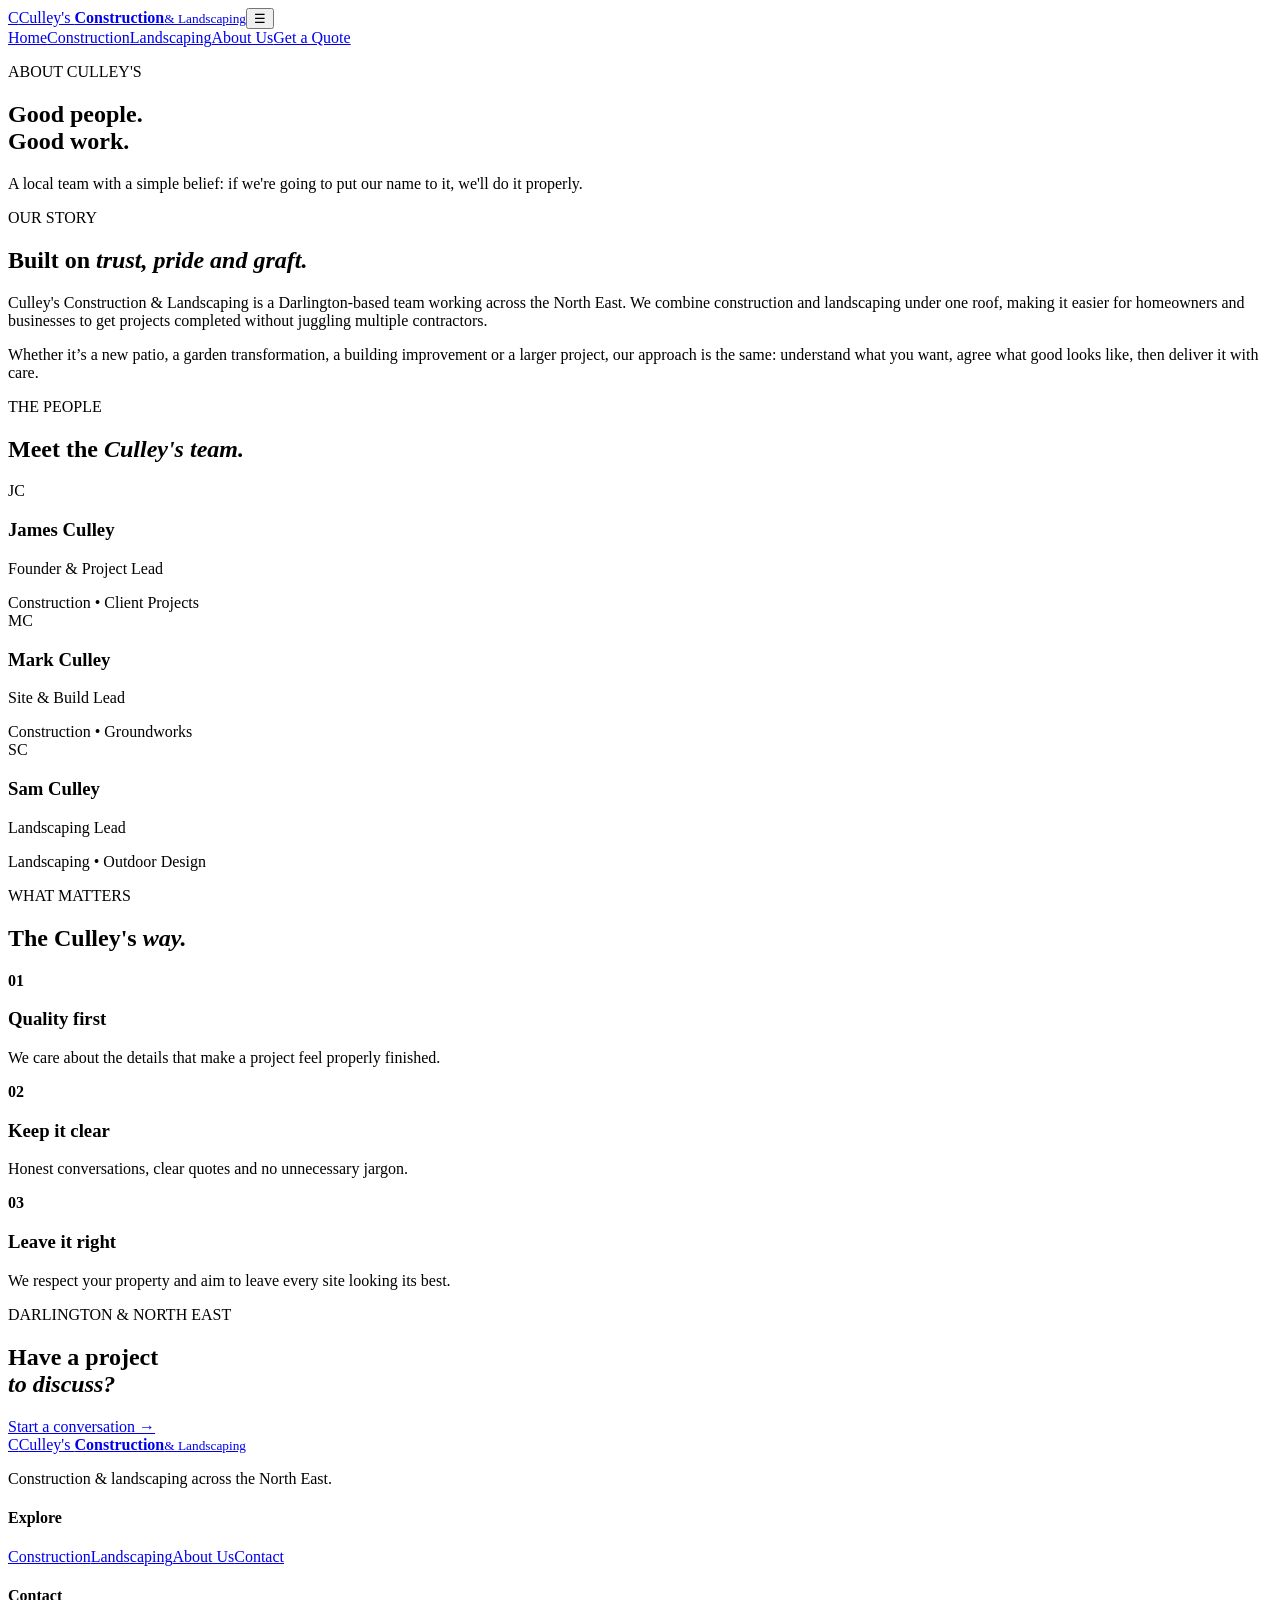
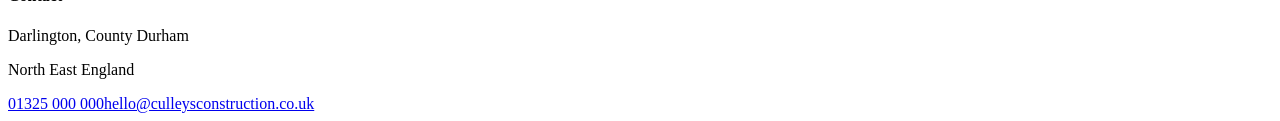
==== about.html @ 74e57752 "Add files via upload" ====
<!DOCTYPE html><html lang="en"><head><meta charset="UTF-8"><meta name="viewport" content="width=device-width,initial-scale=1.0"><title>About Us | Culley's Construction & Landscaping</title><link rel="stylesheet" href="assets/css/style.css"></head>
<body><header class="site-header"><a class="brand" href="index.html"><span class="brand-mark">C</span><span>Culley's <b>Construction</b><small>& Landscaping</small></span></a><button class="nav-toggle">☰</button><nav class="nav"><a href="index.html">Home</a><a href="construction.html">Construction</a><a href="landscaping.html">Landscaping</a><a href="about.html">About Us</a><a href="contact.html" class="nav-cta">Get a Quote</a></nav></header>
<main><section class="page-hero about-hero"><div class="hero-overlay"></div><div class="page-hero-content reveal"><p class="eyebrow">ABOUT CULLEY'S</p><h1>Good people.<br>Good work.</h1><p>A local team with a simple belief: if we're going to put our name to it, we'll do it properly.</p></div></section>
<section class="section about-intro"><div class="section-heading reveal"><p class="eyebrow">OUR STORY</p><h2>Built on <em>trust, pride and graft.</em></h2></div><div class="about-copy reveal"><p>Culley's Construction & Landscaping is a Darlington-based team working across the North East. We combine construction and landscaping under one roof, making it easier for homeowners and businesses to get projects completed without juggling multiple contractors.</p><p>Whether it’s a new patio, a garden transformation, a building improvement or a larger project, our approach is the same: understand what you want, agree what good looks like, then deliver it with care.</p></div></section>
<section class="team section"><div class="section-heading reveal"><p class="eyebrow">THE PEOPLE</p><h2>Meet the <em>Culley's team.</em></h2></div><div class="team-grid">
<article class="team-card reveal"><div class="team-photo team-one">JC</div><h3>James Culley</h3><p>Founder & Project Lead</p><span>Construction • Client Projects</span></article>
<article class="team-card reveal"><div class="team-photo team-two">MC</div><h3>Mark Culley</h3><p>Site & Build Lead</p><span>Construction • Groundworks</span></article>
<article class="team-card reveal"><div class="team-photo team-three">SC</div><h3>Sam Culley</h3><p>Landscaping Lead</p><span>Landscaping • Outdoor Design</span></article>
</div></section>
<section class="values section"><div class="section-heading"><p class="eyebrow">WHAT MATTERS</p><h2>The Culley's <em>way.</em></h2></div><div class="value-grid"><div><b>01</b><h3>Quality first</h3><p>We care about the details that make a project feel properly finished.</p></div><div><b>02</b><h3>Keep it clear</h3><p>Honest conversations, clear quotes and no unnecessary jargon.</p></div><div><b>03</b><h3>Leave it right</h3><p>We respect your property and aim to leave every site looking its best.</p></div></div></section>
<section class="cta-banner"><div><p class="eyebrow">DARLINGTON & NORTH EAST</p><h2>Have a project<br><em>to discuss?</em></h2></div><a class="btn btn-light" href="contact.html">Start a conversation →</a></section></main>
<footer class="footer"><div><a class="brand" href="index.html"><span class="brand-mark">C</span><span>Culley's <b>Construction</b><small>& Landscaping</small></span></a><p>Construction & landscaping across the North East.</p></div><div><h4>Explore</h4><a href="construction.html">Construction</a><a href="landscaping.html">Landscaping</a><a href="about.html">About Us</a><a href="contact.html">Contact</a></div><div><h4>Contact</h4><p>Darlington, County Durham</p><p>North East England</p><a href="tel:01325000000">01325 000 000</a><a href="mailto:hello@culleysconstruction.co.uk">hello@culleysconstruction.co.uk</a></div></footer><script src="assets/js/main.js"></script></body></html>
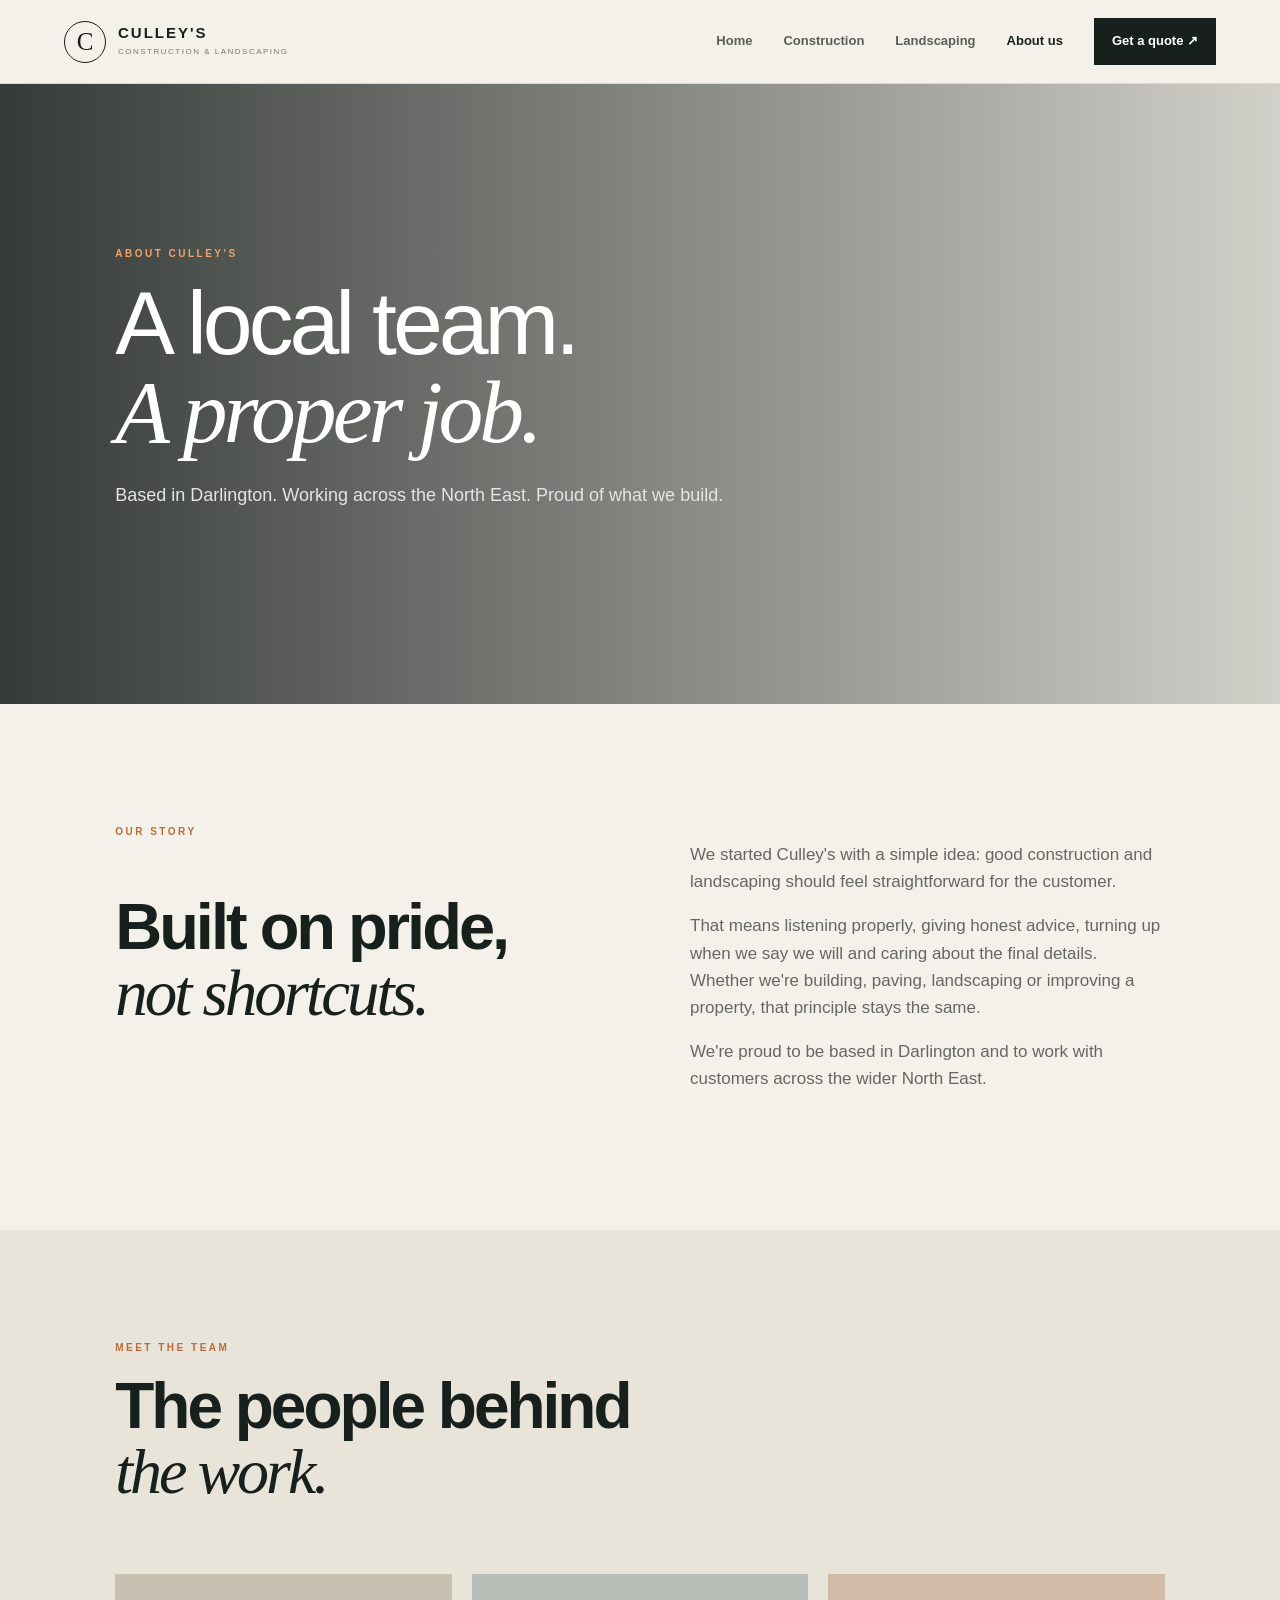
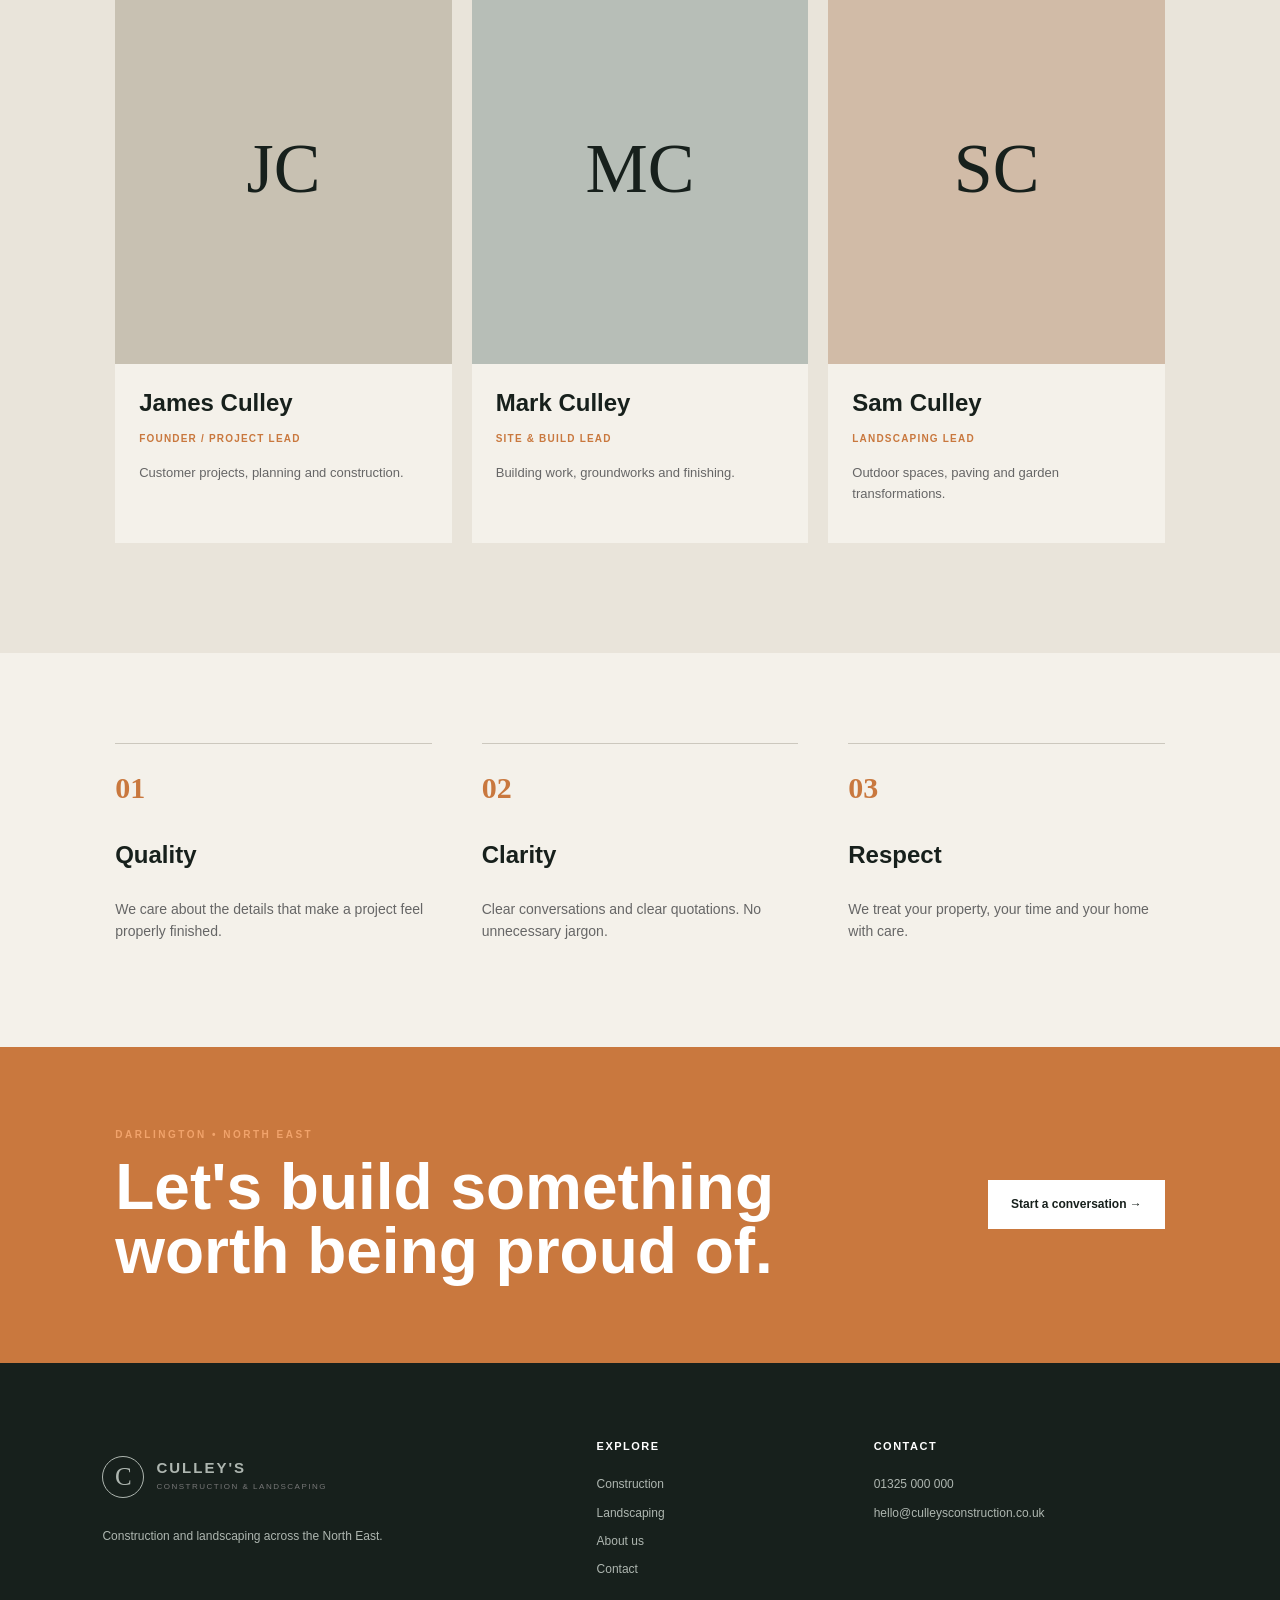
==== commit c58adde6: "Add files via upload" ====
--- a/about.html
+++ b/about.html
@@ -1,12 +1,12 @@
-<!DOCTYPE html><html lang="en"><head><meta charset="UTF-8"><meta name="viewport" content="width=device-width,initial-scale=1.0"><title>About Us | Culley's Construction & Landscaping</title><link rel="stylesheet" href="assets/css/style.css"></head>
-<body><header class="site-header"><a class="brand" href="index.html"><span class="brand-mark">C</span><span>Culley's <b>Construction</b><small>& Landscaping</small></span></a><button class="nav-toggle">☰</button><nav class="nav"><a href="index.html">Home</a><a href="construction.html">Construction</a><a href="landscaping.html">Landscaping</a><a href="about.html">About Us</a><a href="contact.html" class="nav-cta">Get a Quote</a></nav></header>
-<main><section class="page-hero about-hero"><div class="hero-overlay"></div><div class="page-hero-content reveal"><p class="eyebrow">ABOUT CULLEY'S</p><h1>Good people.<br>Good work.</h1><p>A local team with a simple belief: if we're going to put our name to it, we'll do it properly.</p></div></section>
-<section class="section about-intro"><div class="section-heading reveal"><p class="eyebrow">OUR STORY</p><h2>Built on <em>trust, pride and graft.</em></h2></div><div class="about-copy reveal"><p>Culley's Construction & Landscaping is a Darlington-based team working across the North East. We combine construction and landscaping under one roof, making it easier for homeowners and businesses to get projects completed without juggling multiple contractors.</p><p>Whether it’s a new patio, a garden transformation, a building improvement or a larger project, our approach is the same: understand what you want, agree what good looks like, then deliver it with care.</p></div></section>
-<section class="team section"><div class="section-heading reveal"><p class="eyebrow">THE PEOPLE</p><h2>Meet the <em>Culley's team.</em></h2></div><div class="team-grid">
-<article class="team-card reveal"><div class="team-photo team-one">JC</div><h3>James Culley</h3><p>Founder & Project Lead</p><span>Construction • Client Projects</span></article>
-<article class="team-card reveal"><div class="team-photo team-two">MC</div><h3>Mark Culley</h3><p>Site & Build Lead</p><span>Construction • Groundworks</span></article>
-<article class="team-card reveal"><div class="team-photo team-three">SC</div><h3>Sam Culley</h3><p>Landscaping Lead</p><span>Landscaping • Outdoor Design</span></article>
+<!doctype html><html lang="en-GB"><head><meta charset="utf-8"><meta name="viewport" content="width=device-width,initial-scale=1"><title>About Culley's | Construction & Landscaping</title><link rel="stylesheet" href="assets/style.css"></head><body>
+<header class="header"><a class="logo" href="index.html"><span class="logo-icon">C</span><span><strong>CULLEY'S</strong><small>CONSTRUCTION & LANDSCAPING</small></span></a><button class="menu">☰</button><nav><a href="index.html">Home</a><a href="construction.html">Construction</a><a href="landscaping.html">Landscaping</a><a href="about.html" class="active">About us</a><a class="navquote" href="contact.html">Get a quote <b>↗</b></a></nav></header>
+<section class="innerhero abouthero"><div><div class="eyebrow light">ABOUT CULLEY'S</div><h1>A local team.<br><i>A proper job.</i></h1><p>Based in Darlington. Working across the North East. Proud of what we build.</p></div></section>
+<section class="aboutsplit"><div><div class="eyebrow">OUR STORY</div><h2>Built on pride,<br><i>not shortcuts.</i></h2></div><div><p>We started Culley's with a simple idea: good construction and landscaping should feel straightforward for the customer.</p><p>That means listening properly, giving honest advice, turning up when we say we will and caring about the final details. Whether we're building, paving, landscaping or improving a property, that principle stays the same.</p><p>We're proud to be based in Darlington and to work with customers across the wider North East.</p></div></section>
+<section class="teamsection"><div class="pageintro compact"><div class="eyebrow">MEET THE TEAM</div><h2>The people behind<br><i>the work.</i></h2></div><div class="teamgrid">
+<article><div class="person p1">JC</div><h3>James Culley</h3><span>Founder / Project Lead</span><p>Customer projects, planning and construction.</p></article>
+<article><div class="person p2">MC</div><h3>Mark Culley</h3><span>Site & Build Lead</span><p>Building work, groundworks and finishing.</p></article>
+<article><div class="person p3">SC</div><h3>Sam Culley</h3><span>Landscaping Lead</span><p>Outdoor spaces, paving and garden transformations.</p></article>
 </div></section>
-<section class="values section"><div class="section-heading"><p class="eyebrow">WHAT MATTERS</p><h2>The Culley's <em>way.</em></h2></div><div class="value-grid"><div><b>01</b><h3>Quality first</h3><p>We care about the details that make a project feel properly finished.</p></div><div><b>02</b><h3>Keep it clear</h3><p>Honest conversations, clear quotes and no unnecessary jargon.</p></div><div><b>03</b><h3>Leave it right</h3><p>We respect your property and aim to leave every site looking its best.</p></div></div></section>
-<section class="cta-banner"><div><p class="eyebrow">DARLINGTON & NORTH EAST</p><h2>Have a project<br><em>to discuss?</em></h2></div><a class="btn btn-light" href="contact.html">Start a conversation →</a></section></main>
-<footer class="footer"><div><a class="brand" href="index.html"><span class="brand-mark">C</span><span>Culley's <b>Construction</b><small>& Landscaping</small></span></a><p>Construction & landscaping across the North East.</p></div><div><h4>Explore</h4><a href="construction.html">Construction</a><a href="landscaping.html">Landscaping</a><a href="about.html">About Us</a><a href="contact.html">Contact</a></div><div><h4>Contact</h4><p>Darlington, County Durham</p><p>North East England</p><a href="tel:01325000000">01325 000 000</a><a href="mailto:hello@culleysconstruction.co.uk">hello@culleysconstruction.co.uk</a></div></footer><script src="assets/js/main.js"></script></body></html>+<section class="values"><div><b>01</b><h3>Quality</h3><p>We care about the details that make a project feel properly finished.</p></div><div><b>02</b><h3>Clarity</h3><p>Clear conversations and clear quotations. No unnecessary jargon.</p></div><div><b>03</b><h3>Respect</h3><p>We treat your property, your time and your home with care.</p></div></section>
+<section class="cta"><div><div class="eyebrow light">DARLINGTON • NORTH EAST</div><h2>Let's build something<br>worth being proud of.</h2></div><a class="btn white" href="contact.html">Start a conversation →</a></section>
+<footer><div class="footbrand"><a class="logo" href="index.html"><span class="logo-icon">C</span><span><strong>CULLEY'S</strong><small>CONSTRUCTION & LANDSCAPING</small></span></a><p>Construction and landscaping across the North East.</p></div><div><h4>Explore</h4><a href="construction.html">Construction</a><a href="landscaping.html">Landscaping</a><a href="about.html">About us</a><a href="contact.html">Contact</a></div><div><h4>Contact</h4><a href="tel:01325000000">01325 000 000</a><a href="mailto:hello@culleysconstruction.co.uk">hello@culleysconstruction.co.uk</a></div></footer><script src="assets/main.js"></script></body></html>
--- a/assets/style.css
+++ b/assets/style.css
@@ -0,0 +1 @@
+*{box-sizing:border-box}html{scroll-behaviour:smooth}body{margin:0;background:#f4f1ea;color:#17201c;font-family:'DM Sans',Arial,sans-serif;line-height:1.6}a{text-decoration:none;color:inherit}button{font:inherit}.topbar{height:36px;background:#17201c;color:#d8ddd8;display:flex;justify-content:space-between;padding:0 5vw;align-items:center;font-size:10px;letter-spacing:1px;text-transform:uppercase}.toplinks{display:flex;gap:24px}.toplinks a{color:#fff}.header{height:84px;padding:0 5vw;display:flex;align-items:center;justify-content:space-between;background:#f4f1ea;border-bottom:1px solid #ddd9d0;position:relative;z-index:20}.logo{display:flex;align-items:center;gap:12px}.logo-icon{width:42px;height:42px;border:1.5px solid currentColor;border-radius:50%;display:grid;place-items:center;font-family:'Playfair Display',serif;font-size:25px}.logo strong{display:block;font-size:15px;letter-spacing:2px;line-height:1}.logo small{display:block;font-size:8px;letter-spacing:1.5px;color:#777;margin-top:6px}.header nav{display:flex;align-items:center;gap:31px;font-size:13px;font-weight:600}.header nav a{padding:10px 0;opacity:.7}.header nav a:hover,.header nav a.active{opacity:1}.navquote{background:#17201c!important;color:#fff!important;padding:13px 18px!important;opacity:1!important}.menu{display:none;border:0;background:none;font-size:26px}.hero{height:calc(100vh - 120px);min-height:650px;position:relative;display:flex;align-items:center;color:#fff;overflow:hidden}.hero-bg,.hero-shade{position:absolute;inset:0}.hero-bg{background-image:url('https://images.unsplash.com/photo-1503387762-592deb58ef4e?auto=format&fit=crop&w=2200&q=90');background-size:cover;background-position:center;animation:zoom 16s ease-out both}.hero-shade{background:linear-gradient(90deg,rgba(11,18,15,.86),rgba(11,18,15,.32) 65%,rgba(11,18,15,.12))}.hero-content{position:relative;width:min(850px,88%);margin-left:9vw}.eyebrow{font-size:10px;font-weight:700;letter-spacing:2.5px;color:#b86c38;margin-bottom:18px}.eyebrow.light{color:#f1a36b}.hero h1,.innerhero h1,.contactpage h1{font-size:clamp(54px,7vw,100px);line-height:.98;letter-spacing:-4px;margin:0 0 25px;font-weight:500}.hero h1 i,.innerhero h1 i,.contactpage h1 i,h2 i,h3 i{font-family:'Playfair Display',serif;font-weight:500}.hero p{font-size:18px;max-width:650px;color:#e4e6e3}.buttons{display:flex;align-items:center;gap:25px;margin-top:35px}.btn{display:inline-flex;justify-content:center;align-items:center;gap:16px;padding:15px 23px;border:0;font-weight:700;font-size:12px;cursor:pointer}.btn.orange{background:#c9783e;color:#fff}.btn.dark{background:#17201c;color:#fff}.btn.white{background:#fff;color:#17201c}.textbtn{font-size:12px;font-weight:700;color:#fff;border-bottom:1px solid rgba(255,255,255,.4);padding-bottom:5px}.hero-note{position:absolute;right:6vw;bottom:7vh;display:flex;align-items:center;gap:15px;text-transform:uppercase;font-size:9px;letter-spacing:1.4px}.hero-note strong{font-family:'Playfair Display',serif;font-size:42px;font-weight:500}.intro{padding:125px 9vw 90px;display:grid;grid-template-columns:1fr 1.5fr;gap:30px}.intro .eyebrow{grid-column:1/-1}.intro h2{font-size:clamp(42px,5vw,70px);line-height:1.02;letter-spacing:-3px;margin:0}.intro .lead{font-size:19px;color:#666;max-width:600px;align-self:end;margin:0 0 7px}.services{display:grid;grid-template-columns:1fr 1fr;gap:2px;background:#d6d2c9}.bigcard{min-height:670px;position:relative;color:#fff;overflow:hidden}.bigcard .cardphoto{position:absolute;inset:0;background-size:cover;background-position:center;transition:transform .7s}.bigcard:hover .cardphoto{transform:scale(1.05)}.construction .cardphoto{background-image:url('https://images.unsplash.com/photo-1541888946425-d81bb19240f5?auto=format&fit=crop&w=1600&q=90')}.landscape .cardphoto{background-image:url('https://images.unsplash.com/photo-1558904541-efa843a96f01?auto=format&fit=crop&w=1600&q=90')}.bigcard:after{content:'';position:absolute;inset:0;background:linear-gradient(180deg,rgba(12,17,14,.1),rgba(12,17,14,.86))}.cardcontent{position:absolute;z-index:2;left:55px;right:55px;bottom:52px}.cardcontent>span{font-size:10px;letter-spacing:2px;font-weight:700;color:#f1a36b}.cardcontent h3{font-size:52px;line-height:1.02;letter-spacing:-2px;margin:18px 0}.cardcontent p{color:#d9dcd9;max-width:460px}.cardcontent>b{font-size:12px;display:inline-block;margin-top:25px}.cardcontent em{font-style:normal;color:#f1a36b;margin-left:12px}.why{display:grid;grid-template-columns:1.05fr .95fr;min-height:700px}.whyimage{background:url('https://images.unsplash.com/photo-1600585154340-be6161a56a0c?auto=format&fit=crop&w=1700&q=90') center/cover}.whycopy{padding:9vw;display:flex;justify-content:center;flex-direction:column;background:#e9e4da}.whycopy h2{font-size:clamp(43px,5vw,70px);line-height:1.02;letter-spacing:-3px}.whycopy>p{color:#666;max-width:560px}.checks{display:grid;grid-template-columns:1fr 1fr;gap:14px;margin:22px 0 30px;font-size:12px;font-weight:700}.numbers{display:grid;grid-template-columns:repeat(4,1fr);background:#17201c;color:#fff;padding:60px 7vw}.numbers div{padding:0 28px;border-left:1px solid #46504b}.numbers strong{font-family:'Playfair Display',serif;font-size:48px;font-weight:500;display:block}.numbers span{font-size:10px;text-transform:uppercase;letter-spacing:1.5px;color:#b9bfba}.testimonial{padding:120px 12vw;text-align:center;background:#f4f1ea}.quote-mark{font-family:'Playfair Display',serif;font-size:90px;color:#c9783e;line-height:.7}.testimonial blockquote{font-family:'Playfair Display',serif;font-size:clamp(30px,4vw,55px);line-height:1.15;max-width:1000px;margin:35px auto}.testimonial blockquote i{color:#c9783e}.testimonial span{font-size:9px;letter-spacing:2px;color:#777;font-weight:700}.cta{padding:80px 9vw;background:#c9783e;color:#fff;display:flex;justify-content:space-between;align-items:center}.cta h2{font-size:clamp(40px,5vw,65px);margin:0;line-height:1}.cta .eyebrow{margin-bottom:12px}.cta .btn{margin-left:40px}footer{background:#17201c;color:#fff;padding:75px 8vw;display:grid;grid-template-columns:2fr 1fr 1.4fr;gap:60px}footer .logo{margin-bottom:20px}footer p,footer a,footer span{display:block;color:#aeb6b0;font-size:12px;margin:9px 0}footer h4{font-size:11px;text-transform:uppercase;letter-spacing:1.5px;color:#fff;margin:0 0 20px}.innerhero{min-height:620px;background:linear-gradient(90deg,rgba(11,18,15,.82),rgba(11,18,15,.15)),var(--hero) center/cover;display:flex;align-items:center;color:#fff;padding:0 9vw}.innerhero>div{max-width:900px}.innerhero p{font-size:18px;color:#e4e6e3;max-width:650px;margin-bottom:32px}.pageintro{padding:120px 9vw 60px;max-width:1000px}.pageintro h2{font-size:clamp(45px,5vw,70px);line-height:1.02;letter-spacing:-3px;margin:0 0 20px}.pageintro>p{color:#666;max-width:600px;font-size:17px}.serviceitems{margin:0 9vw 120px;border-top:1px solid #ccc8be;display:grid;grid-template-columns:1fr 1fr}.serviceitems article{min-height:210px;padding:38px 35px;display:grid;grid-template-columns:60px 1fr;gap:20px;border-bottom:1px solid #ccc8be}.serviceitems article:nth-child(odd){border-right:1px solid #ccc8be}.serviceitems article>span{font-family:'Playfair Display',serif;color:#c9783e;font-size:28px}.serviceitems h3{font-size:24px;margin:0 0 8px}.serviceitems p{color:#666;margin:0}.process{background:#e9e4da;padding:110px 9vw;display:grid;grid-template-columns:.7fr 1.3fr;gap:80px}.process h2{font-size:58px;line-height:1.02;letter-spacing:-3px}.steps{display:grid;grid-template-columns:repeat(3,1fr);gap:28px}.steps article{border-top:1px solid #bcb7ad;padding-top:22px}.steps b,.values b{font-family:'Playfair Display',serif;color:#c9783e;font-size:30px}.steps h3{font-size:20px;margin:16px 0 8px}.steps p{font-size:13px;color:#666}.abouthero{background-image:linear-gradient(90deg,rgba(11,18,15,.82),rgba(11,18,15,.15)),url('https://images.unsplash.com/photo-1504917595217-d4dc5ebe6122?auto=format&fit=crop&w=2000&q=90')}.aboutsplit{display:grid;grid-template-columns:1fr 1fr;gap:100px;padding:120px 9vw}.aboutsplit h2{font-size:65px;line-height:1.02;letter-spacing:-3px}.aboutsplit p{color:#666;font-size:17px}.teamsection{background:#e9e4da;padding:110px 9vw}.pageintro.compact{padding:0 0 50px}.teamgrid{display:grid;grid-template-columns:repeat(3,1fr);gap:20px}.teamgrid article{background:#f4f1ea;padding-bottom:25px}.person{height:390px;display:grid;place-items:center;font-family:'Playfair Display',serif;font-size:70px;color:#17201c}.p1{background:#c8c1b2}.p2{background:#b7beb7}.p3{background:#d1bba7}.teamgrid h3,.teamgrid span,.teamgrid p{margin-left:24px;margin-right:24px}.teamgrid h3{font-size:24px;margin-top:20px;margin-bottom:2px}.teamgrid span{font-size:10px;text-transform:uppercase;letter-spacing:1.2px;color:#c9783e;font-weight:700}.teamgrid p{font-size:13px;color:#666}.values{padding:90px 9vw;display:grid;grid-template-columns:repeat(3,1fr);gap:50px}.values div{border-top:1px solid #ccc8be;padding-top:20px}.values h3{font-size:24px}.values p{color:#666;font-size:14px}.contactpage{display:grid;grid-template-columns:1fr 1fr;min-height:calc(100vh - 84px);background:#17201c;color:#fff}.contactcopy{padding:9vw;display:flex;justify-content:center;flex-direction:column}.contactcopy h1{font-size:clamp(52px,6vw,82px)}.contactcopy>p{color:#bac0bc;max-width:560px;font-size:16px}.contactlinks{display:flex;flex-direction:column;gap:9px;margin-top:30px;font-size:13px;font-weight:700}.contactlinks a{color:#fff}.contactlinks span{color:#8f9993}.formbox{background:#f4f1ea;color:#17201c;padding:8vw;display:flex;align-items:center}.formbox form{width:100%}.formrow{display:grid;grid-template-columns:1fr 1fr;gap:18px}.formbox label{display:block;font-size:9px;font-weight:800;letter-spacing:1.5px;margin-bottom:17px}.formbox input,.formbox select,.formbox textarea,.adminmain input{display:block;width:100%;border:1px solid #cbc7bd;background:#fff;padding:14px;margin-top:7px;font:inherit;color:#17201c}.formbox textarea{resize:vertical}.full{width:100%}.success,.error{margin-top:15px;font-size:12px;font-weight:700}.success{color:#3e7254}.error{color:#a33}.admin{background:#f4f1ea}.adminhead{height:80px;background:#17201c;color:#fff;display:flex;justify-content:space-between;align-items:center;padding:0 6vw}.adminmain{padding:80px 8vw}.adminmain h1{font-size:70px;line-height:1}.adminmain form{max-width:480px;margin-top:30px}.adminmain input{margin-bottom:12px}.hidden{display:none}.dashhead{display:flex;justify-content:space-between;align-items:end;margin-bottom:35px}.dashhead h1{font-size:55px;margin:0}.count{background:#e9e4da;padding:17px 25px}.count b{font-family:'Playfair Display',serif;font-size:36px}.count span{font-size:10px;text-transform:uppercase;letter-spacing:1px;margin-left:8px}.enquiry{background:#fff;border:1px solid #ddd9d0;padding:25px;margin-bottom:13px}.enqtop{display:flex;justify-content:space-between}.enqtop h3{margin:0;font-size:21px}.enqtop small{color:#777}.enqtop button{border:0;background:none;color:#a33;cursor:pointer;font-weight:700}.enqmeta{font-size:10px;text-transform:uppercase;letter-spacing:1px;color:#c9783e;margin:12px 0}.enquiry p{border-top:1px solid #eee;padding-top:15px;color:#555}@keyframes zoom{from{transform:scale(1)}to{transform:scale(1.06)}}section,.bigcard article{opacity:0;transform:translateY(20px);transition:opacity .7s,transform .7s}section.show,.bigcard.show,article.show{opacity:1;transform:none}@media(max-width:850px){.topbar{display:none}.header{height:72px}.menu{display:block}.header nav{display:none;position:absolute;top:72px;left:0;right:0;background:#f4f1ea;padding:18px 6vw;flex-direction:column;align-items:stretch;gap:4px;border-bottom:1px solid #ddd}.header nav.open{display:flex}.header nav a{padding:12px}.hero{min-height:680px}.hero-content{margin-left:7vw}.hero-note{display:none}.intro,.services,.why,.numbers,.process,.aboutsplit,.teamgrid,.values,.contactpage,.serviceitems,footer{grid-template-columns:1fr}.intro{padding:90px 7vw}.intro .eyebrow{grid-column:auto}.services{gap:0}.bigcard{min-height:580px}.cardcontent{left:35px;right:35px;bottom:35px}.cardcontent h3{font-size:45px}.whyimage{min-height:430px}.whycopy{padding:75px 7vw}.numbers{padding:45px 7vw;gap:30px}.numbers div{border-left:0;padding:0}.testimonial{padding:80px 7vw}.cta{padding:60px 7vw;display:block}.cta .btn{margin:25px 0 0}.innerhero{min-height:620px;padding:0 7vw}.pageintro{padding:85px 7vw 45px}.serviceitems{margin:0 7vw 80px}.serviceitems article:nth-child(odd){border-right:0}.process{padding:80px 7vw;gap:40px}.steps{grid-template-columns:1fr}.aboutsplit{padding:80px 7vw;gap:25px}.teamsection{padding:80px 7vw}.values{padding:70px 7vw}.contactpage{min-height:auto}.contactcopy,.formbox{padding:75px 7vw}.formrow{grid-template-columns:1fr}.footer{padding:60px 7vw}.adminmain{padding:60px 7vw}.dashhead{align-items:start}.dashhead h1{font-size:45px}.logo small{font-size:7px}}
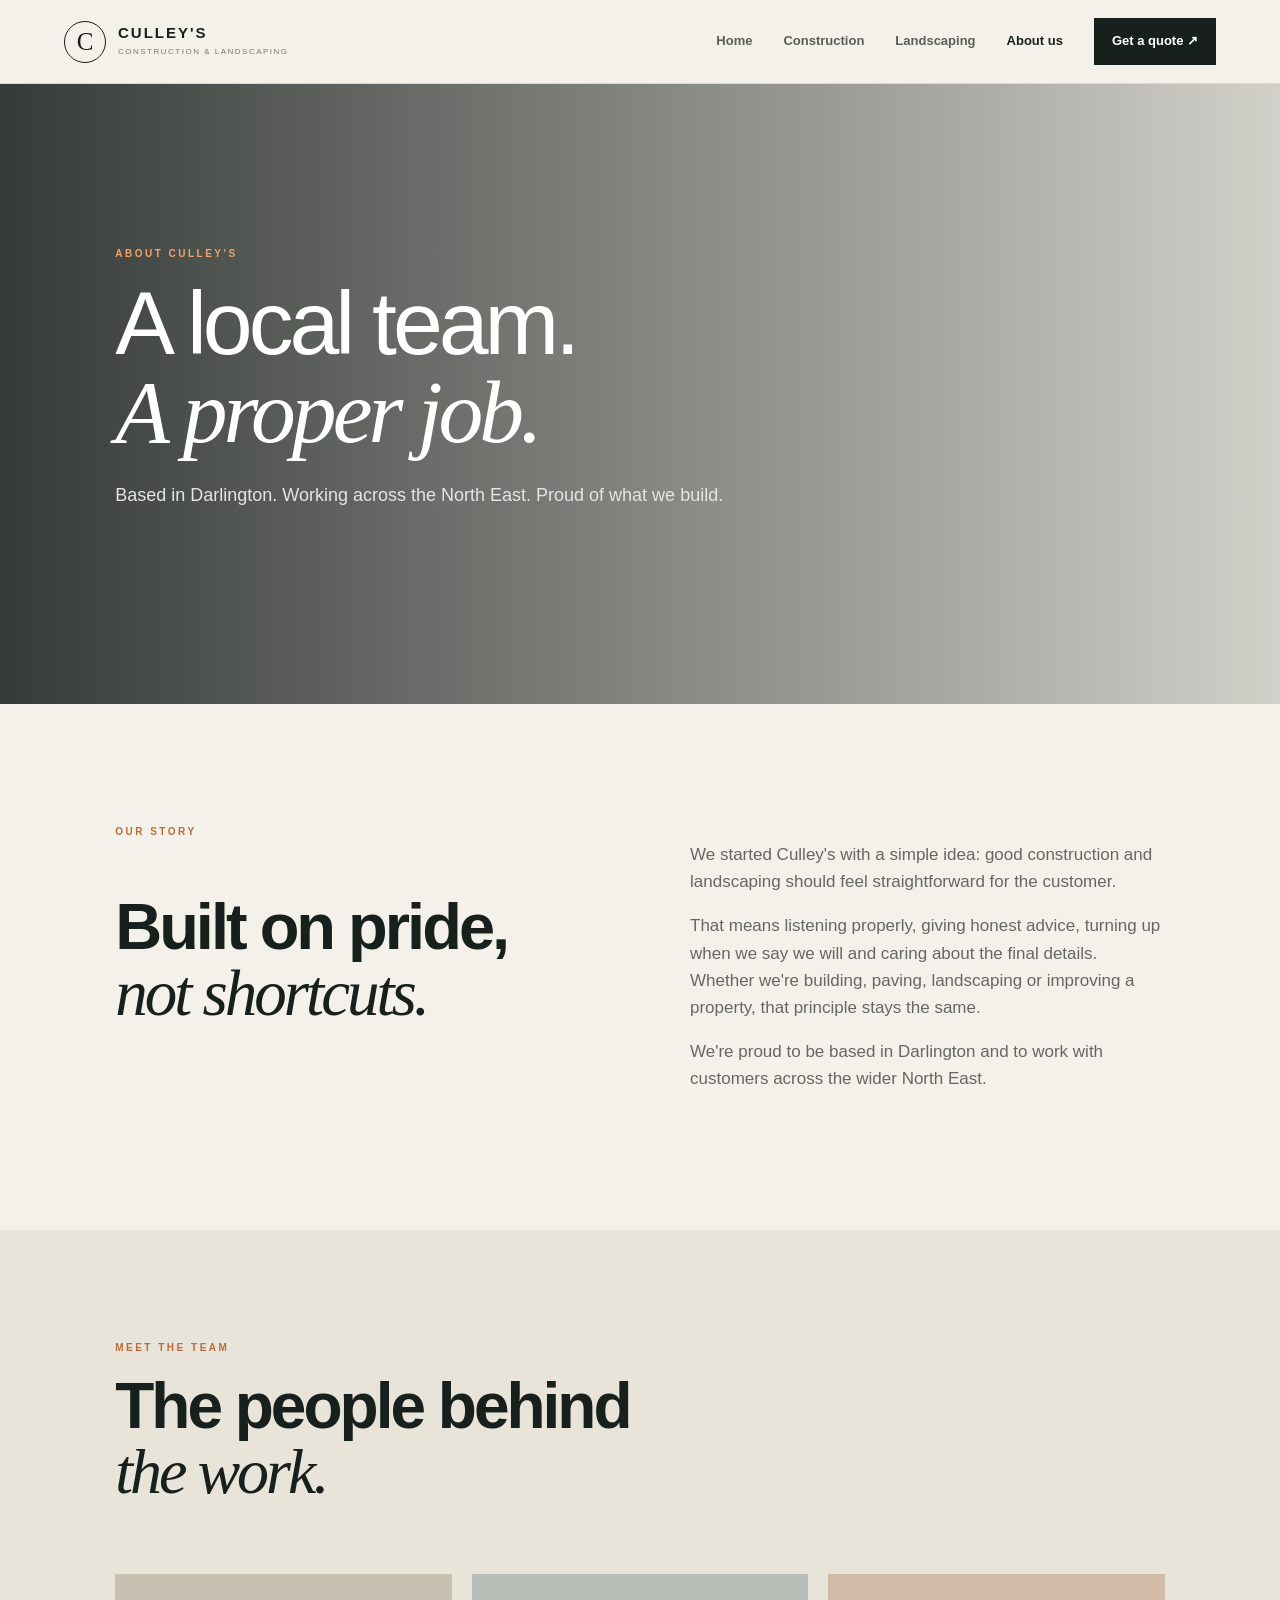
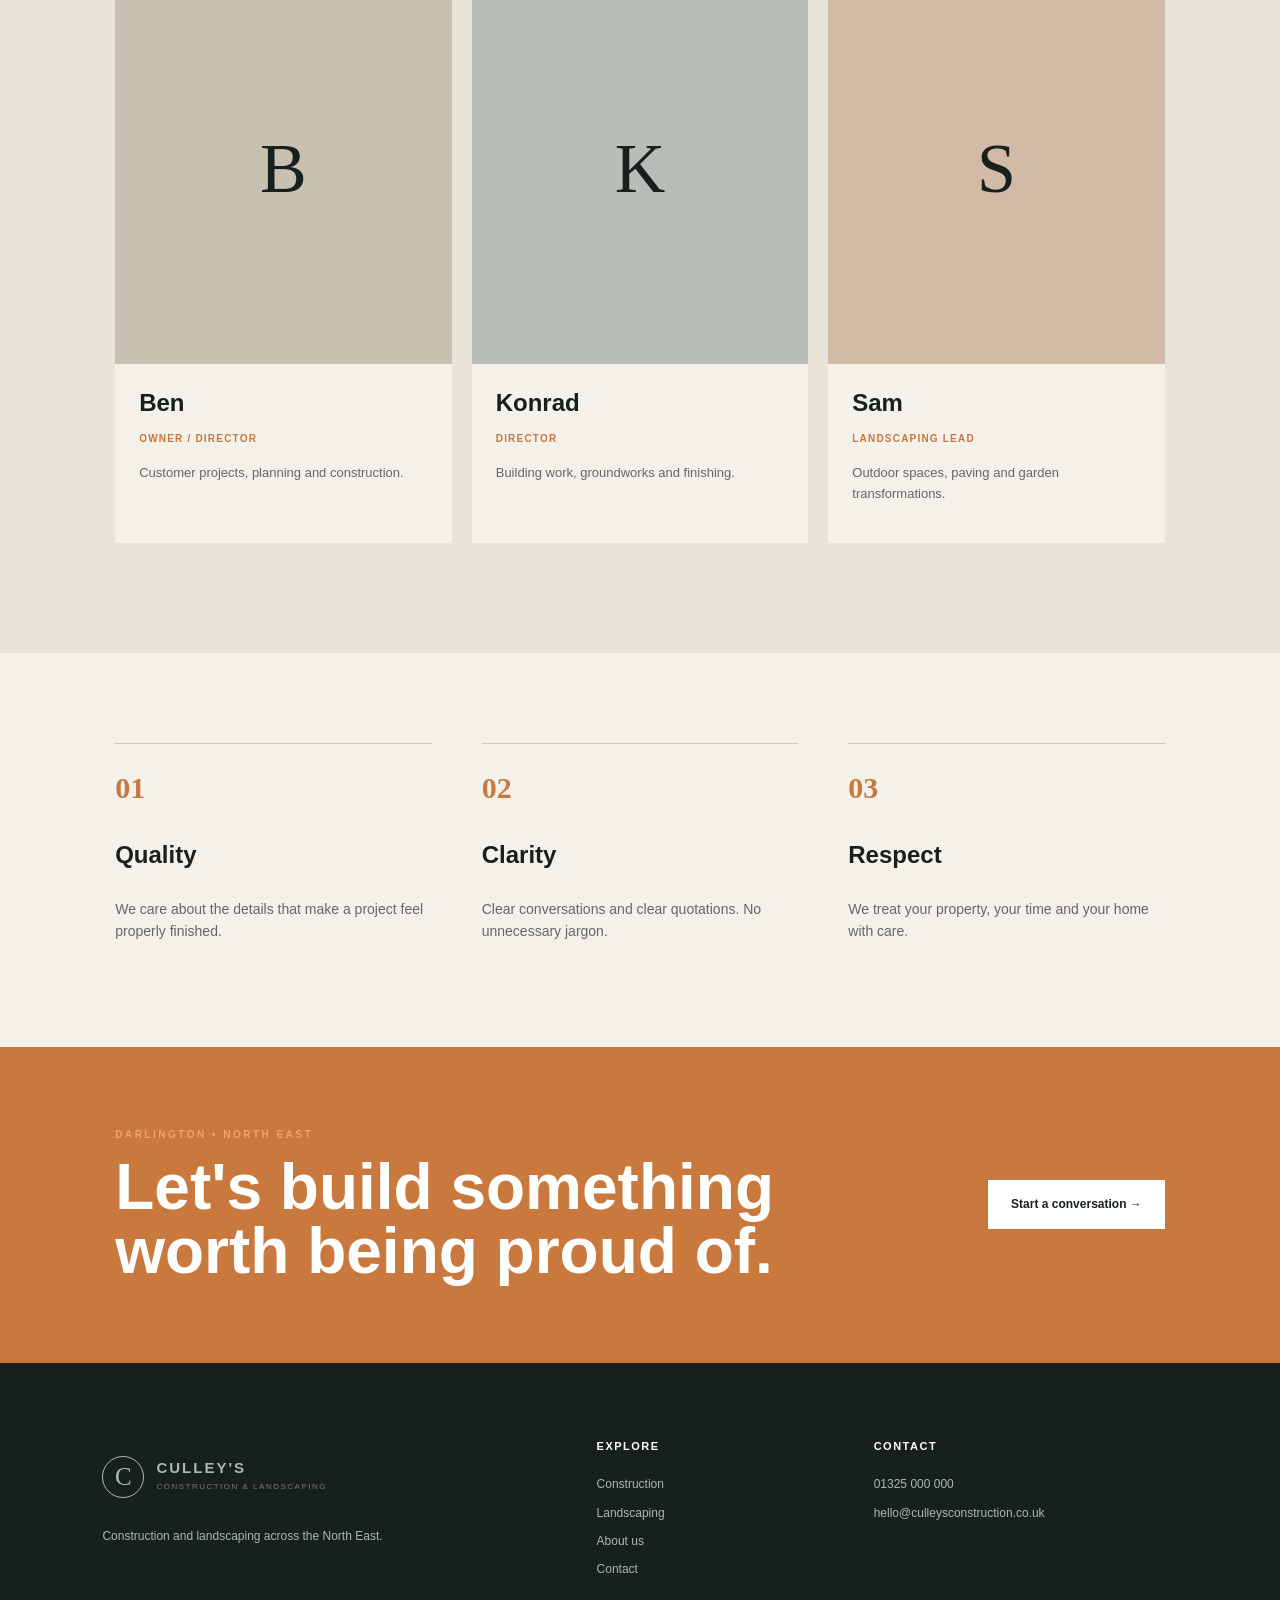
==== commit 7fc729dd: "Add files via upload" ====
--- a/about.html
+++ b/about.html
@@ -3,9 +3,9 @@
 <section class="innerhero abouthero"><div><div class="eyebrow light">ABOUT CULLEY'S</div><h1>A local team.<br><i>A proper job.</i></h1><p>Based in Darlington. Working across the North East. Proud of what we build.</p></div></section>
 <section class="aboutsplit"><div><div class="eyebrow">OUR STORY</div><h2>Built on pride,<br><i>not shortcuts.</i></h2></div><div><p>We started Culley's with a simple idea: good construction and landscaping should feel straightforward for the customer.</p><p>That means listening properly, giving honest advice, turning up when we say we will and caring about the final details. Whether we're building, paving, landscaping or improving a property, that principle stays the same.</p><p>We're proud to be based in Darlington and to work with customers across the wider North East.</p></div></section>
 <section class="teamsection"><div class="pageintro compact"><div class="eyebrow">MEET THE TEAM</div><h2>The people behind<br><i>the work.</i></h2></div><div class="teamgrid">
-<article><div class="person p1">JC</div><h3>James Culley</h3><span>Founder / Project Lead</span><p>Customer projects, planning and construction.</p></article>
-<article><div class="person p2">MC</div><h3>Mark Culley</h3><span>Site & Build Lead</span><p>Building work, groundworks and finishing.</p></article>
-<article><div class="person p3">SC</div><h3>Sam Culley</h3><span>Landscaping Lead</span><p>Outdoor spaces, paving and garden transformations.</p></article>
+<article><div class="person p1">B</div><h3>Ben</h3><span>Owner / Director</span><p>Customer projects, planning and construction.</p></article>
+<article><div class="person p2">K</div><h3>Konrad</h3><span>Director</span><p>Building work, groundworks and finishing.</p></article>
+<article><div class="person p3">S</div><h3>Sam</h3><span>Landscaping Lead</span><p>Outdoor spaces, paving and garden transformations.</p></article>
 </div></section>
 <section class="values"><div><b>01</b><h3>Quality</h3><p>We care about the details that make a project feel properly finished.</p></div><div><b>02</b><h3>Clarity</h3><p>Clear conversations and clear quotations. No unnecessary jargon.</p></div><div><b>03</b><h3>Respect</h3><p>We treat your property, your time and your home with care.</p></div></section>
 <section class="cta"><div><div class="eyebrow light">DARLINGTON • NORTH EAST</div><h2>Let's build something<br>worth being proud of.</h2></div><a class="btn white" href="contact.html">Start a conversation →</a></section>
--- a/assets/style.css
+++ b/assets/style.css
@@ -1 +1,2 @@
-*{box-sizing:border-box}html{scroll-behaviour:smooth}body{margin:0;background:#f4f1ea;color:#17201c;font-family:'DM Sans',Arial,sans-serif;line-height:1.6}a{text-decoration:none;color:inherit}button{font:inherit}.topbar{height:36px;background:#17201c;color:#d8ddd8;display:flex;justify-content:space-between;padding:0 5vw;align-items:center;font-size:10px;letter-spacing:1px;text-transform:uppercase}.toplinks{display:flex;gap:24px}.toplinks a{color:#fff}.header{height:84px;padding:0 5vw;display:flex;align-items:center;justify-content:space-between;background:#f4f1ea;border-bottom:1px solid #ddd9d0;position:relative;z-index:20}.logo{display:flex;align-items:center;gap:12px}.logo-icon{width:42px;height:42px;border:1.5px solid currentColor;border-radius:50%;display:grid;place-items:center;font-family:'Playfair Display',serif;font-size:25px}.logo strong{display:block;font-size:15px;letter-spacing:2px;line-height:1}.logo small{display:block;font-size:8px;letter-spacing:1.5px;color:#777;margin-top:6px}.header nav{display:flex;align-items:center;gap:31px;font-size:13px;font-weight:600}.header nav a{padding:10px 0;opacity:.7}.header nav a:hover,.header nav a.active{opacity:1}.navquote{background:#17201c!important;color:#fff!important;padding:13px 18px!important;opacity:1!important}.menu{display:none;border:0;background:none;font-size:26px}.hero{height:calc(100vh - 120px);min-height:650px;position:relative;display:flex;align-items:center;color:#fff;overflow:hidden}.hero-bg,.hero-shade{position:absolute;inset:0}.hero-bg{background-image:url('https://images.unsplash.com/photo-1503387762-592deb58ef4e?auto=format&fit=crop&w=2200&q=90');background-size:cover;background-position:center;animation:zoom 16s ease-out both}.hero-shade{background:linear-gradient(90deg,rgba(11,18,15,.86),rgba(11,18,15,.32) 65%,rgba(11,18,15,.12))}.hero-content{position:relative;width:min(850px,88%);margin-left:9vw}.eyebrow{font-size:10px;font-weight:700;letter-spacing:2.5px;color:#b86c38;margin-bottom:18px}.eyebrow.light{color:#f1a36b}.hero h1,.innerhero h1,.contactpage h1{font-size:clamp(54px,7vw,100px);line-height:.98;letter-spacing:-4px;margin:0 0 25px;font-weight:500}.hero h1 i,.innerhero h1 i,.contactpage h1 i,h2 i,h3 i{font-family:'Playfair Display',serif;font-weight:500}.hero p{font-size:18px;max-width:650px;color:#e4e6e3}.buttons{display:flex;align-items:center;gap:25px;margin-top:35px}.btn{display:inline-flex;justify-content:center;align-items:center;gap:16px;padding:15px 23px;border:0;font-weight:700;font-size:12px;cursor:pointer}.btn.orange{background:#c9783e;color:#fff}.btn.dark{background:#17201c;color:#fff}.btn.white{background:#fff;color:#17201c}.textbtn{font-size:12px;font-weight:700;color:#fff;border-bottom:1px solid rgba(255,255,255,.4);padding-bottom:5px}.hero-note{position:absolute;right:6vw;bottom:7vh;display:flex;align-items:center;gap:15px;text-transform:uppercase;font-size:9px;letter-spacing:1.4px}.hero-note strong{font-family:'Playfair Display',serif;font-size:42px;font-weight:500}.intro{padding:125px 9vw 90px;display:grid;grid-template-columns:1fr 1.5fr;gap:30px}.intro .eyebrow{grid-column:1/-1}.intro h2{font-size:clamp(42px,5vw,70px);line-height:1.02;letter-spacing:-3px;margin:0}.intro .lead{font-size:19px;color:#666;max-width:600px;align-self:end;margin:0 0 7px}.services{display:grid;grid-template-columns:1fr 1fr;gap:2px;background:#d6d2c9}.bigcard{min-height:670px;position:relative;color:#fff;overflow:hidden}.bigcard .cardphoto{position:absolute;inset:0;background-size:cover;background-position:center;transition:transform .7s}.bigcard:hover .cardphoto{transform:scale(1.05)}.construction .cardphoto{background-image:url('https://images.unsplash.com/photo-1541888946425-d81bb19240f5?auto=format&fit=crop&w=1600&q=90')}.landscape .cardphoto{background-image:url('https://images.unsplash.com/photo-1558904541-efa843a96f01?auto=format&fit=crop&w=1600&q=90')}.bigcard:after{content:'';position:absolute;inset:0;background:linear-gradient(180deg,rgba(12,17,14,.1),rgba(12,17,14,.86))}.cardcontent{position:absolute;z-index:2;left:55px;right:55px;bottom:52px}.cardcontent>span{font-size:10px;letter-spacing:2px;font-weight:700;color:#f1a36b}.cardcontent h3{font-size:52px;line-height:1.02;letter-spacing:-2px;margin:18px 0}.cardcontent p{color:#d9dcd9;max-width:460px}.cardcontent>b{font-size:12px;display:inline-block;margin-top:25px}.cardcontent em{font-style:normal;color:#f1a36b;margin-left:12px}.why{display:grid;grid-template-columns:1.05fr .95fr;min-height:700px}.whyimage{background:url('https://images.unsplash.com/photo-1600585154340-be6161a56a0c?auto=format&fit=crop&w=1700&q=90') center/cover}.whycopy{padding:9vw;display:flex;justify-content:center;flex-direction:column;background:#e9e4da}.whycopy h2{font-size:clamp(43px,5vw,70px);line-height:1.02;letter-spacing:-3px}.whycopy>p{color:#666;max-width:560px}.checks{display:grid;grid-template-columns:1fr 1fr;gap:14px;margin:22px 0 30px;font-size:12px;font-weight:700}.numbers{display:grid;grid-template-columns:repeat(4,1fr);background:#17201c;color:#fff;padding:60px 7vw}.numbers div{padding:0 28px;border-left:1px solid #46504b}.numbers strong{font-family:'Playfair Display',serif;font-size:48px;font-weight:500;display:block}.numbers span{font-size:10px;text-transform:uppercase;letter-spacing:1.5px;color:#b9bfba}.testimonial{padding:120px 12vw;text-align:center;background:#f4f1ea}.quote-mark{font-family:'Playfair Display',serif;font-size:90px;color:#c9783e;line-height:.7}.testimonial blockquote{font-family:'Playfair Display',serif;font-size:clamp(30px,4vw,55px);line-height:1.15;max-width:1000px;margin:35px auto}.testimonial blockquote i{color:#c9783e}.testimonial span{font-size:9px;letter-spacing:2px;color:#777;font-weight:700}.cta{padding:80px 9vw;background:#c9783e;color:#fff;display:flex;justify-content:space-between;align-items:center}.cta h2{font-size:clamp(40px,5vw,65px);margin:0;line-height:1}.cta .eyebrow{margin-bottom:12px}.cta .btn{margin-left:40px}footer{background:#17201c;color:#fff;padding:75px 8vw;display:grid;grid-template-columns:2fr 1fr 1.4fr;gap:60px}footer .logo{margin-bottom:20px}footer p,footer a,footer span{display:block;color:#aeb6b0;font-size:12px;margin:9px 0}footer h4{font-size:11px;text-transform:uppercase;letter-spacing:1.5px;color:#fff;margin:0 0 20px}.innerhero{min-height:620px;background:linear-gradient(90deg,rgba(11,18,15,.82),rgba(11,18,15,.15)),var(--hero) center/cover;display:flex;align-items:center;color:#fff;padding:0 9vw}.innerhero>div{max-width:900px}.innerhero p{font-size:18px;color:#e4e6e3;max-width:650px;margin-bottom:32px}.pageintro{padding:120px 9vw 60px;max-width:1000px}.pageintro h2{font-size:clamp(45px,5vw,70px);line-height:1.02;letter-spacing:-3px;margin:0 0 20px}.pageintro>p{color:#666;max-width:600px;font-size:17px}.serviceitems{margin:0 9vw 120px;border-top:1px solid #ccc8be;display:grid;grid-template-columns:1fr 1fr}.serviceitems article{min-height:210px;padding:38px 35px;display:grid;grid-template-columns:60px 1fr;gap:20px;border-bottom:1px solid #ccc8be}.serviceitems article:nth-child(odd){border-right:1px solid #ccc8be}.serviceitems article>span{font-family:'Playfair Display',serif;color:#c9783e;font-size:28px}.serviceitems h3{font-size:24px;margin:0 0 8px}.serviceitems p{color:#666;margin:0}.process{background:#e9e4da;padding:110px 9vw;display:grid;grid-template-columns:.7fr 1.3fr;gap:80px}.process h2{font-size:58px;line-height:1.02;letter-spacing:-3px}.steps{display:grid;grid-template-columns:repeat(3,1fr);gap:28px}.steps article{border-top:1px solid #bcb7ad;padding-top:22px}.steps b,.values b{font-family:'Playfair Display',serif;color:#c9783e;font-size:30px}.steps h3{font-size:20px;margin:16px 0 8px}.steps p{font-size:13px;color:#666}.abouthero{background-image:linear-gradient(90deg,rgba(11,18,15,.82),rgba(11,18,15,.15)),url('https://images.unsplash.com/photo-1504917595217-d4dc5ebe6122?auto=format&fit=crop&w=2000&q=90')}.aboutsplit{display:grid;grid-template-columns:1fr 1fr;gap:100px;padding:120px 9vw}.aboutsplit h2{font-size:65px;line-height:1.02;letter-spacing:-3px}.aboutsplit p{color:#666;font-size:17px}.teamsection{background:#e9e4da;padding:110px 9vw}.pageintro.compact{padding:0 0 50px}.teamgrid{display:grid;grid-template-columns:repeat(3,1fr);gap:20px}.teamgrid article{background:#f4f1ea;padding-bottom:25px}.person{height:390px;display:grid;place-items:center;font-family:'Playfair Display',serif;font-size:70px;color:#17201c}.p1{background:#c8c1b2}.p2{background:#b7beb7}.p3{background:#d1bba7}.teamgrid h3,.teamgrid span,.teamgrid p{margin-left:24px;margin-right:24px}.teamgrid h3{font-size:24px;margin-top:20px;margin-bottom:2px}.teamgrid span{font-size:10px;text-transform:uppercase;letter-spacing:1.2px;color:#c9783e;font-weight:700}.teamgrid p{font-size:13px;color:#666}.values{padding:90px 9vw;display:grid;grid-template-columns:repeat(3,1fr);gap:50px}.values div{border-top:1px solid #ccc8be;padding-top:20px}.values h3{font-size:24px}.values p{color:#666;font-size:14px}.contactpage{display:grid;grid-template-columns:1fr 1fr;min-height:calc(100vh - 84px);background:#17201c;color:#fff}.contactcopy{padding:9vw;display:flex;justify-content:center;flex-direction:column}.contactcopy h1{font-size:clamp(52px,6vw,82px)}.contactcopy>p{color:#bac0bc;max-width:560px;font-size:16px}.contactlinks{display:flex;flex-direction:column;gap:9px;margin-top:30px;font-size:13px;font-weight:700}.contactlinks a{color:#fff}.contactlinks span{color:#8f9993}.formbox{background:#f4f1ea;color:#17201c;padding:8vw;display:flex;align-items:center}.formbox form{width:100%}.formrow{display:grid;grid-template-columns:1fr 1fr;gap:18px}.formbox label{display:block;font-size:9px;font-weight:800;letter-spacing:1.5px;margin-bottom:17px}.formbox input,.formbox select,.formbox textarea,.adminmain input{display:block;width:100%;border:1px solid #cbc7bd;background:#fff;padding:14px;margin-top:7px;font:inherit;color:#17201c}.formbox textarea{resize:vertical}.full{width:100%}.success,.error{margin-top:15px;font-size:12px;font-weight:700}.success{color:#3e7254}.error{color:#a33}.admin{background:#f4f1ea}.adminhead{height:80px;background:#17201c;color:#fff;display:flex;justify-content:space-between;align-items:center;padding:0 6vw}.adminmain{padding:80px 8vw}.adminmain h1{font-size:70px;line-height:1}.adminmain form{max-width:480px;margin-top:30px}.adminmain input{margin-bottom:12px}.hidden{display:none}.dashhead{display:flex;justify-content:space-between;align-items:end;margin-bottom:35px}.dashhead h1{font-size:55px;margin:0}.count{background:#e9e4da;padding:17px 25px}.count b{font-family:'Playfair Display',serif;font-size:36px}.count span{font-size:10px;text-transform:uppercase;letter-spacing:1px;margin-left:8px}.enquiry{background:#fff;border:1px solid #ddd9d0;padding:25px;margin-bottom:13px}.enqtop{display:flex;justify-content:space-between}.enqtop h3{margin:0;font-size:21px}.enqtop small{color:#777}.enqtop button{border:0;background:none;color:#a33;cursor:pointer;font-weight:700}.enqmeta{font-size:10px;text-transform:uppercase;letter-spacing:1px;color:#c9783e;margin:12px 0}.enquiry p{border-top:1px solid #eee;padding-top:15px;color:#555}@keyframes zoom{from{transform:scale(1)}to{transform:scale(1.06)}}section,.bigcard article{opacity:0;transform:translateY(20px);transition:opacity .7s,transform .7s}section.show,.bigcard.show,article.show{opacity:1;transform:none}@media(max-width:850px){.topbar{display:none}.header{height:72px}.menu{display:block}.header nav{display:none;position:absolute;top:72px;left:0;right:0;background:#f4f1ea;padding:18px 6vw;flex-direction:column;align-items:stretch;gap:4px;border-bottom:1px solid #ddd}.header nav.open{display:flex}.header nav a{padding:12px}.hero{min-height:680px}.hero-content{margin-left:7vw}.hero-note{display:none}.intro,.services,.why,.numbers,.process,.aboutsplit,.teamgrid,.values,.contactpage,.serviceitems,footer{grid-template-columns:1fr}.intro{padding:90px 7vw}.intro .eyebrow{grid-column:auto}.services{gap:0}.bigcard{min-height:580px}.cardcontent{left:35px;right:35px;bottom:35px}.cardcontent h3{font-size:45px}.whyimage{min-height:430px}.whycopy{padding:75px 7vw}.numbers{padding:45px 7vw;gap:30px}.numbers div{border-left:0;padding:0}.testimonial{padding:80px 7vw}.cta{padding:60px 7vw;display:block}.cta .btn{margin:25px 0 0}.innerhero{min-height:620px;padding:0 7vw}.pageintro{padding:85px 7vw 45px}.serviceitems{margin:0 7vw 80px}.serviceitems article:nth-child(odd){border-right:0}.process{padding:80px 7vw;gap:40px}.steps{grid-template-columns:1fr}.aboutsplit{padding:80px 7vw;gap:25px}.teamsection{padding:80px 7vw}.values{padding:70px 7vw}.contactpage{min-height:auto}.contactcopy,.formbox{padding:75px 7vw}.formrow{grid-template-columns:1fr}.footer{padding:60px 7vw}.adminmain{padding:60px 7vw}.dashhead{align-items:start}.dashhead h1{font-size:45px}.logo small{font-size:7px}}+*{box-sizing:border-box}html{scroll-behaviour:smooth}body{margin:0;background:#f4f1ea;color:#17201c;font-family:'DM Sans',Arial,sans-serif;line-height:1.6}a{text-decoration:none;color:inherit}button{font:inherit}.topbar{height:36px;background:#17201c;color:#d8ddd8;display:flex;justify-content:space-between;padding:0 5vw;align-items:center;font-size:10px;letter-spacing:1px;text-transform:uppercase}.toplinks{display:flex;gap:24px}.toplinks a{color:#fff}.header{height:84px;padding:0 5vw;display:flex;align-items:center;justify-content:space-between;background:#f4f1ea;border-bottom:1px solid #ddd9d0;position:relative;z-index:20}.logo{display:flex;align-items:center;gap:12px}.logo-icon{width:42px;height:42px;border:1.5px solid currentColor;border-radius:50%;display:grid;place-items:center;font-family:'Playfair Display',serif;font-size:25px}.logo strong{display:block;font-size:15px;letter-spacing:2px;line-height:1}.logo small{display:block;font-size:8px;letter-spacing:1.5px;color:#777;margin-top:6px}.header nav{display:flex;align-items:center;gap:31px;font-size:13px;font-weight:600}.header nav a{padding:10px 0;opacity:.7}.header nav a:hover,.header nav a.active{opacity:1}.navquote{background:#17201c!important;color:#fff!important;padding:13px 18px!important;opacity:1!important}.menu{display:none;border:0;background:none;font-size:26px}.hero{height:calc(100vh - 120px);min-height:650px;position:relative;display:flex;align-items:center;color:#fff;overflow:hidden}.hero-bg,.hero-shade{position:absolute;inset:0}.hero-bg{background-image:url('https://images.unsplash.com/photo-1503387762-592deb58ef4e?auto=format&fit=crop&w=2200&q=90');background-size:cover;background-position:center;animation:zoom 16s ease-out both}.hero-shade{background:linear-gradient(90deg,rgba(11,18,15,.86),rgba(11,18,15,.32) 65%,rgba(11,18,15,.12))}.hero-content{position:relative;width:min(850px,88%);margin-left:9vw}.eyebrow{font-size:10px;font-weight:700;letter-spacing:2.5px;color:#b86c38;margin-bottom:18px}.eyebrow.light{color:#f1a36b}.hero h1,.innerhero h1,.contactpage h1{font-size:clamp(54px,7vw,100px);line-height:.98;letter-spacing:-4px;margin:0 0 25px;font-weight:500}.hero h1 i,.innerhero h1 i,.contactpage h1 i,h2 i,h3 i{font-family:'Playfair Display',serif;font-weight:500}.hero p{font-size:18px;max-width:650px;color:#e4e6e3}.buttons{display:flex;align-items:center;gap:25px;margin-top:35px}.btn{display:inline-flex;justify-content:center;align-items:center;gap:16px;padding:15px 23px;border:0;font-weight:700;font-size:12px;cursor:pointer}.btn.orange{background:#c9783e;color:#fff}.btn.dark{background:#17201c;color:#fff}.btn.white{background:#fff;color:#17201c}.textbtn{font-size:12px;font-weight:700;color:#fff;border-bottom:1px solid rgba(255,255,255,.4);padding-bottom:5px}.hero-note{position:absolute;right:6vw;bottom:7vh;display:flex;align-items:center;gap:15px;text-transform:uppercase;font-size:9px;letter-spacing:1.4px}.hero-note strong{font-family:'Playfair Display',serif;font-size:42px;font-weight:500}.intro{padding:125px 9vw 90px;display:grid;grid-template-columns:1fr 1.5fr;gap:30px}.intro .eyebrow{grid-column:1/-1}.intro h2{font-size:clamp(42px,5vw,70px);line-height:1.02;letter-spacing:-3px;margin:0}.intro .lead{font-size:19px;color:#666;max-width:600px;align-self:end;margin:0 0 7px}.services{display:grid;grid-template-columns:1fr 1fr;gap:2px;background:#d6d2c9}.bigcard{min-height:670px;position:relative;color:#fff;overflow:hidden}.bigcard .cardphoto{position:absolute;inset:0;background-size:cover;background-position:center;transition:transform .7s}.bigcard:hover .cardphoto{transform:scale(1.05)}.construction .cardphoto{background-image:url('home-extension.jpg')}.landscape .cardphoto{background-image:url('https://images.unsplash.com/photo-1558904541-efa843a96f01?auto=format&fit=crop&w=1600&q=90')}.bigcard:after{content:'';position:absolute;inset:0;background:linear-gradient(180deg,rgba(12,17,14,.1),rgba(12,17,14,.86))}.cardcontent{position:absolute;z-index:2;left:55px;right:55px;bottom:52px}.cardcontent>span{font-size:10px;letter-spacing:2px;font-weight:700;color:#f1a36b}.cardcontent h3{font-size:52px;line-height:1.02;letter-spacing:-2px;margin:18px 0}.cardcontent p{color:#d9dcd9;max-width:460px}.cardcontent>b{font-size:12px;display:inline-block;margin-top:25px}.cardcontent em{font-style:normal;color:#f1a36b;margin-left:12px}.why{display:grid;grid-template-columns:1.05fr .95fr;min-height:700px}.whyimage{background:url('https://images.unsplash.com/photo-1600585154340-be6161a56a0c?auto=format&fit=crop&w=1700&q=90') center/cover}.whycopy{padding:9vw;display:flex;justify-content:center;flex-direction:column;background:#e9e4da}.whycopy h2{font-size:clamp(43px,5vw,70px);line-height:1.02;letter-spacing:-3px}.whycopy>p{color:#666;max-width:560px}.checks{display:grid;grid-template-columns:1fr 1fr;gap:14px;margin:22px 0 30px;font-size:12px;font-weight:700}.numbers{display:grid;grid-template-columns:repeat(4,1fr);background:#17201c;color:#fff;padding:60px 7vw}.numbers div{padding:0 28px;border-left:1px solid #46504b}.numbers strong{font-family:'Playfair Display',serif;font-size:48px;font-weight:500;display:block}.numbers span{font-size:10px;text-transform:uppercase;letter-spacing:1.5px;color:#b9bfba}.testimonial{padding:120px 12vw;text-align:center;background:#f4f1ea}.quote-mark{font-family:'Playfair Display',serif;font-size:90px;color:#c9783e;line-height:.7}.testimonial blockquote{font-family:'Playfair Display',serif;font-size:clamp(30px,4vw,55px);line-height:1.15;max-width:1000px;margin:35px auto}.testimonial blockquote i{color:#c9783e}.testimonial span{font-size:9px;letter-spacing:2px;color:#777;font-weight:700}.cta{padding:80px 9vw;background:#c9783e;color:#fff;display:flex;justify-content:space-between;align-items:center}.cta h2{font-size:clamp(40px,5vw,65px);margin:0;line-height:1}.cta .eyebrow{margin-bottom:12px}.cta .btn{margin-left:40px}footer{background:#17201c;color:#fff;padding:75px 8vw;display:grid;grid-template-columns:2fr 1fr 1.4fr;gap:60px}footer .logo{margin-bottom:20px}footer p,footer a,footer span{display:block;color:#aeb6b0;font-size:12px;margin:9px 0}footer h4{font-size:11px;text-transform:uppercase;letter-spacing:1.5px;color:#fff;margin:0 0 20px}.innerhero{min-height:620px;background:linear-gradient(90deg,rgba(11,18,15,.82),rgba(11,18,15,.15)),var(--hero) center/cover;display:flex;align-items:center;color:#fff;padding:0 9vw}.innerhero>div{max-width:900px}.innerhero p{font-size:18px;color:#e4e6e3;max-width:650px;margin-bottom:32px}.pageintro{padding:120px 9vw 60px;max-width:1000px}.pageintro h2{font-size:clamp(45px,5vw,70px);line-height:1.02;letter-spacing:-3px;margin:0 0 20px}.pageintro>p{color:#666;max-width:600px;font-size:17px}.serviceitems{margin:0 9vw 120px;border-top:1px solid #ccc8be;display:grid;grid-template-columns:1fr 1fr}.serviceitems article{min-height:210px;padding:38px 35px;display:grid;grid-template-columns:60px 1fr;gap:20px;border-bottom:1px solid #ccc8be}.serviceitems article:nth-child(odd){border-right:1px solid #ccc8be}.serviceitems article>span{font-family:'Playfair Display',serif;color:#c9783e;font-size:28px}.serviceitems h3{font-size:24px;margin:0 0 8px}.serviceitems p{color:#666;margin:0}.projectgallery{padding:100px 9vw;background:#17201c;color:#fff}.projectgallery h2{font-size:clamp(42px,5vw,68px);line-height:1.02;letter-spacing:-3px;margin:0 0 45px}.gallerygrid{display:grid;grid-template-columns:1.25fr .75fr;grid-template-rows:260px 260px;gap:12px}.gimage{background-size:cover;background-position:center}.gimage.one{grid-row:1/3;background-image:url('home-extension.jpg')}.gimage.two{background-image:url('extension-build.webp')}.gimage.three{background-image:url('extension-detail.jpg')}@media(max-width:850px){.gallerygrid{grid-template-columns:1fr;grid-template-rows:320px 220px 220px}.gimage.one{grid-row:auto}}
+.process{background:#e9e4da;padding:110px 9vw;display:grid;grid-template-columns:.7fr 1.3fr;gap:80px}.process h2{font-size:58px;line-height:1.02;letter-spacing:-3px}.steps{display:grid;grid-template-columns:repeat(3,1fr);gap:28px}.steps article{border-top:1px solid #bcb7ad;padding-top:22px}.steps b,.values b{font-family:'Playfair Display',serif;color:#c9783e;font-size:30px}.steps h3{font-size:20px;margin:16px 0 8px}.steps p{font-size:13px;color:#666}.abouthero{background-image:linear-gradient(90deg,rgba(11,18,15,.82),rgba(11,18,15,.15)),url('https://images.unsplash.com/photo-1504917595217-d4dc5ebe6122?auto=format&fit=crop&w=2000&q=90')}.aboutsplit{display:grid;grid-template-columns:1fr 1fr;gap:100px;padding:120px 9vw}.aboutsplit h2{font-size:65px;line-height:1.02;letter-spacing:-3px}.aboutsplit p{color:#666;font-size:17px}.teamsection{background:#e9e4da;padding:110px 9vw}.pageintro.compact{padding:0 0 50px}.teamgrid{display:grid;grid-template-columns:repeat(3,1fr);gap:20px}.teamgrid article{background:#f4f1ea;padding-bottom:25px}.person{height:390px;display:grid;place-items:center;font-family:'Playfair Display',serif;font-size:70px;color:#17201c}.p1{background:#c8c1b2}.p2{background:#b7beb7}.p3{background:#d1bba7}.teamgrid h3,.teamgrid span,.teamgrid p{margin-left:24px;margin-right:24px}.teamgrid h3{font-size:24px;margin-top:20px;margin-bottom:2px}.teamgrid span{font-size:10px;text-transform:uppercase;letter-spacing:1.2px;color:#c9783e;font-weight:700}.teamgrid p{font-size:13px;color:#666}.values{padding:90px 9vw;display:grid;grid-template-columns:repeat(3,1fr);gap:50px}.values div{border-top:1px solid #ccc8be;padding-top:20px}.values h3{font-size:24px}.values p{color:#666;font-size:14px}.contactpage{display:grid;grid-template-columns:1fr 1fr;min-height:calc(100vh - 84px);background:#17201c;color:#fff}.contactcopy{padding:9vw;display:flex;justify-content:center;flex-direction:column}.contactcopy h1{font-size:clamp(52px,6vw,82px)}.contactcopy>p{color:#bac0bc;max-width:560px;font-size:16px}.contactlinks{display:flex;flex-direction:column;gap:9px;margin-top:30px;font-size:13px;font-weight:700}.contactlinks a{color:#fff}.contactlinks span{color:#8f9993}.formbox{background:#f4f1ea;color:#17201c;padding:8vw;display:flex;align-items:center}.formbox form{width:100%}.formrow{display:grid;grid-template-columns:1fr 1fr;gap:18px}.formbox label{display:block;font-size:9px;font-weight:800;letter-spacing:1.5px;margin-bottom:17px}.formbox input,.formbox select,.formbox textarea,.adminmain input{display:block;width:100%;border:1px solid #cbc7bd;background:#fff;padding:14px;margin-top:7px;font:inherit;color:#17201c}.formbox textarea{resize:vertical}.full{width:100%}.success,.error{margin-top:15px;font-size:12px;font-weight:700}.success{color:#3e7254}.error{color:#a33}.admin{background:#f4f1ea}.adminhead{height:80px;background:#17201c;color:#fff;display:flex;justify-content:space-between;align-items:center;padding:0 6vw}.adminmain{padding:80px 8vw}.adminmain h1{font-size:70px;line-height:1}.adminmain form{max-width:480px;margin-top:30px}.adminmain input{margin-bottom:12px}.hidden{display:none}.dashhead{display:flex;justify-content:space-between;align-items:end;margin-bottom:35px}.dashhead h1{font-size:55px;margin:0}.count{background:#e9e4da;padding:17px 25px}.count b{font-family:'Playfair Display',serif;font-size:36px}.count span{font-size:10px;text-transform:uppercase;letter-spacing:1px;margin-left:8px}.enquiry{background:#fff;border:1px solid #ddd9d0;padding:25px;margin-bottom:13px}.enqtop{display:flex;justify-content:space-between}.enqtop h3{margin:0;font-size:21px}.enqtop small{color:#777}.enqtop button{border:0;background:none;color:#a33;cursor:pointer;font-weight:700}.enqmeta{font-size:10px;text-transform:uppercase;letter-spacing:1px;color:#c9783e;margin:12px 0}.enquiry p{border-top:1px solid #eee;padding-top:15px;color:#555}@keyframes zoom{from{transform:scale(1)}to{transform:scale(1.06)}}section,.bigcard article{opacity:0;transform:translateY(20px);transition:opacity .7s,transform .7s}section.show,.bigcard.show,article.show{opacity:1;transform:none}@media(max-width:850px){.topbar{display:none}.header{height:72px}.menu{display:block}.header nav{display:none;position:absolute;top:72px;left:0;right:0;background:#f4f1ea;padding:18px 6vw;flex-direction:column;align-items:stretch;gap:4px;border-bottom:1px solid #ddd}.header nav.open{display:flex}.header nav a{padding:12px}.hero{min-height:680px}.hero-content{margin-left:7vw}.hero-note{display:none}.intro,.services,.why,.numbers,.process,.aboutsplit,.teamgrid,.values,.contactpage,.serviceitems,footer{grid-template-columns:1fr}.intro{padding:90px 7vw}.intro .eyebrow{grid-column:auto}.services{gap:0}.bigcard{min-height:580px}.cardcontent{left:35px;right:35px;bottom:35px}.cardcontent h3{font-size:45px}.whyimage{min-height:430px}.whycopy{padding:75px 7vw}.numbers{padding:45px 7vw;gap:30px}.numbers div{border-left:0;padding:0}.testimonial{padding:80px 7vw}.cta{padding:60px 7vw;display:block}.cta .btn{margin:25px 0 0}.innerhero{min-height:620px;padding:0 7vw}.pageintro{padding:85px 7vw 45px}.serviceitems{margin:0 7vw 80px}.serviceitems article:nth-child(odd){border-right:0}.process{padding:80px 7vw;gap:40px}.steps{grid-template-columns:1fr}.aboutsplit{padding:80px 7vw;gap:25px}.teamsection{padding:80px 7vw}.values{padding:70px 7vw}.contactpage{min-height:auto}.contactcopy,.formbox{padding:75px 7vw}.formrow{grid-template-columns:1fr}.footer{padding:60px 7vw}.adminmain{padding:60px 7vw}.dashhead{align-items:start}.dashhead h1{font-size:45px}.logo small{font-size:7px}}
